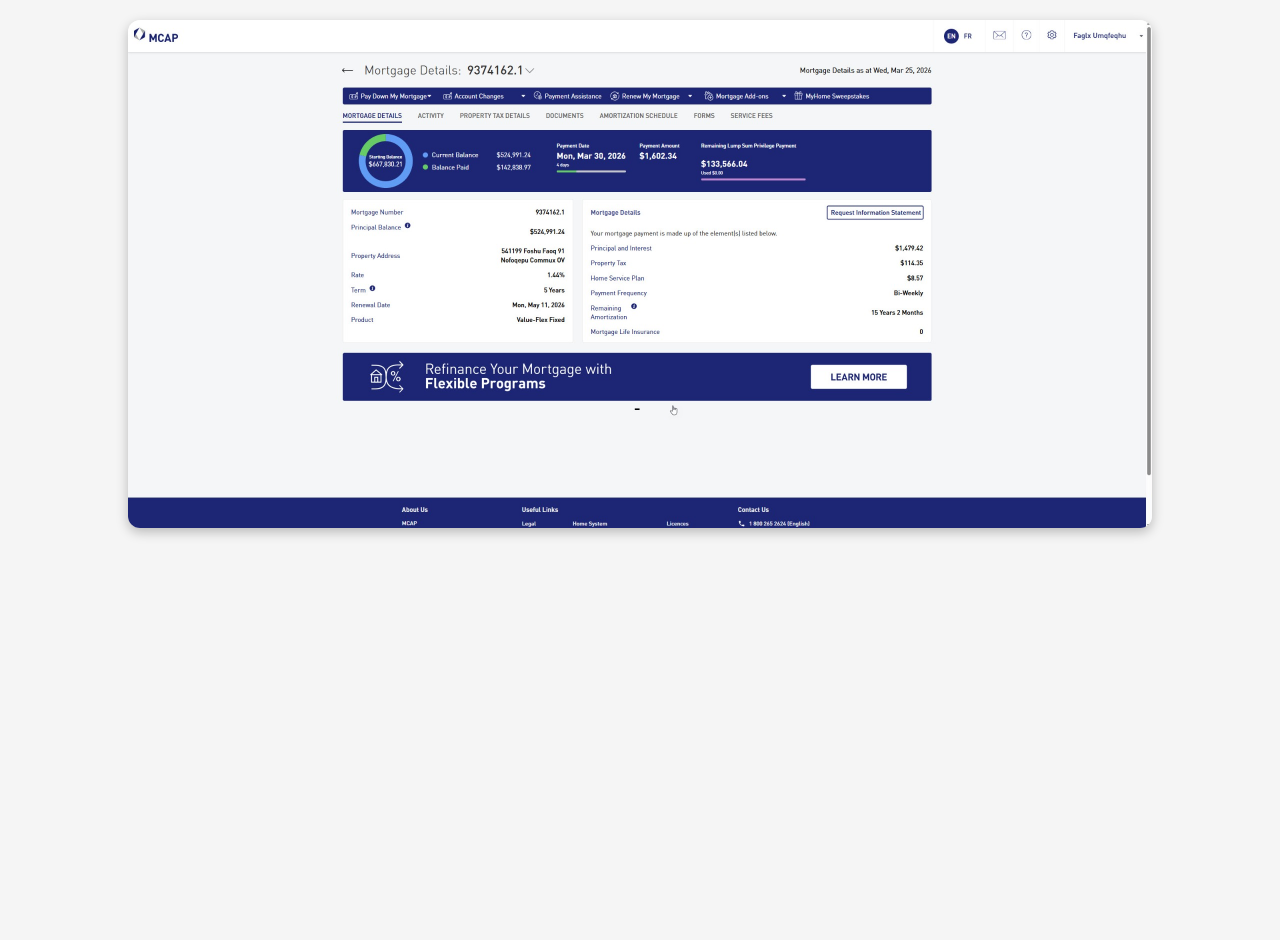
==== mortgage-details.html @ c2855dbf "Add files via upload" ====
<!DOCTYPE html>
<html lang="en">
<head>
  <meta charset="UTF-8" />
  <meta name="viewport" content="width=device-width, initial-scale=1.0" />
  <title>Mortgage Details</title>
  <link rel="stylesheet" href="style.css" />
</head>
<body>
  <div class="wrapper">
    <div class="page">
      <img src="mortgage-details.jpg" alt="Mortgage details page" />
      <!-- Top 1/5 (20%) clickable area directs to Mortgage Renewal Learn page -->
      <a href="mortgage-renewal-learn.html" class="click-area" style="top:0; left:0; width:100%; height:20%;" aria-label="Learn about Mortgage Renewal"></a>
    </div>
  </div>
</body>
</html>
---- style.css ----
/* Basic styles for MCAP demo site */
body {
  margin: 0;
  padding: 0;
  background-color: #f5f5f5;
  font-family: sans-serif;
}

.wrapper {
  display: flex;
  justify-content: center;
  align-items: flex-start;
  min-height: 100vh;
  padding: 20px;
}

.page {
  position: relative;
  width: 100%;
  max-width: 1024px;
  /* Maintain aspect ratio similar to original images (2048 x 1016) */
  aspect-ratio: 2048 / 1016;
  overflow: visible;
  box-shadow: 0 4px 12px rgba(0, 0, 0, 0.25);
  border-radius: 12px;
}

.page img {
  width: 100%;
  height: 100%;
  object-fit: cover;
  display: block;
  border-radius: 12px;
}

/* Clickable overlay area */
.click-area {
  position: absolute;
  display: block;
  z-index: 1;
  color: transparent;
  text-decoration: none;
  background-color: rgba(255, 255, 255, 0);
  transition: background-color 0.2s ease;
}

.click-area:hover {
  /* Slight visual feedback on hover */
  background-color: rgba(0, 0, 0, 0.05);
}
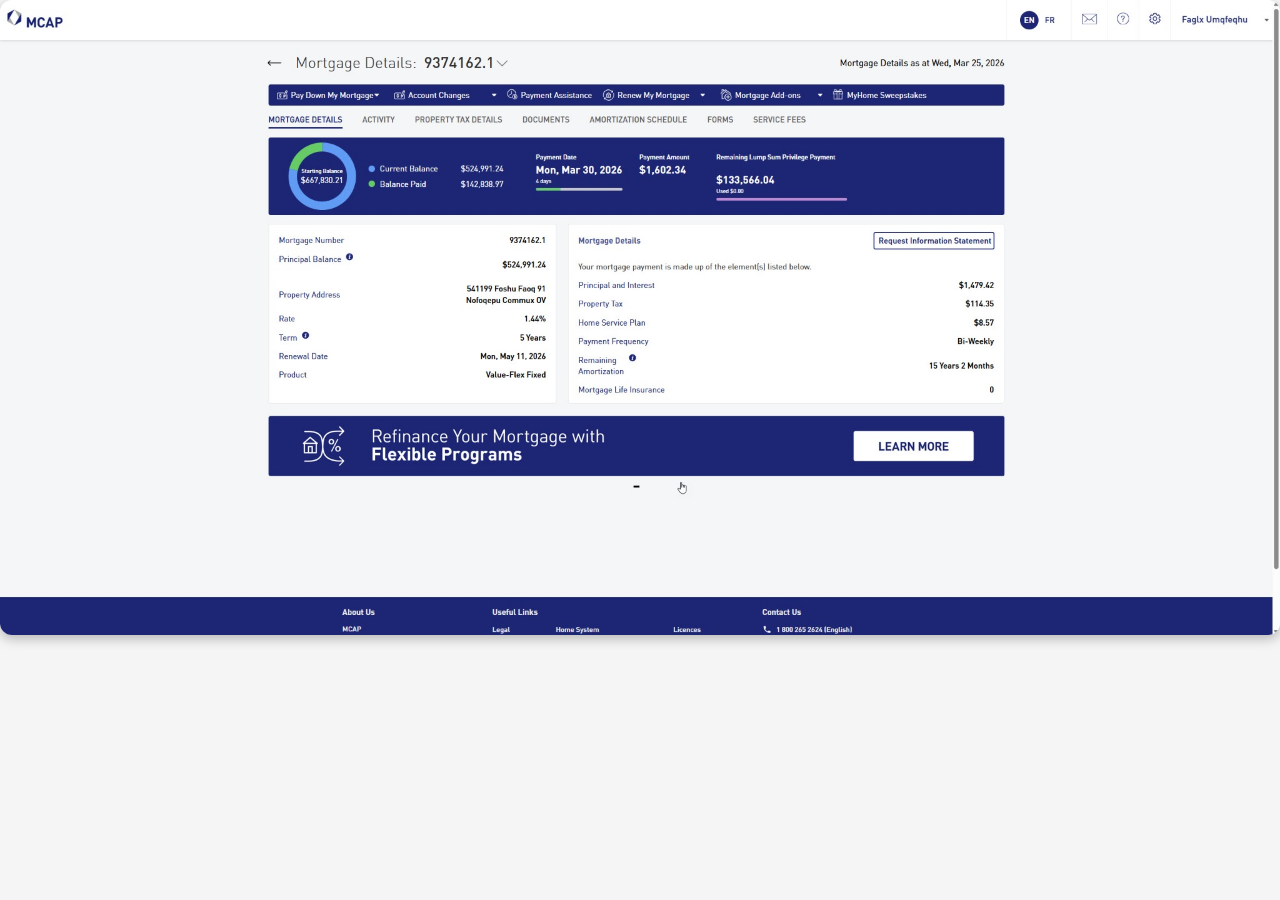
==== commit e4be9f09: "Add files via upload" ====
--- a/mortgage-details.html
+++ b/mortgage-details.html
@@ -12,6 +12,9 @@
       <img src="mortgage-details.jpg" alt="Mortgage details page" />
       <!-- Top 1/5 (20%) clickable area directs to Mortgage Renewal Learn page -->
       <a href="mortgage-renewal-learn.html" class="click-area" style="top:0; left:0; width:100%; height:20%;" aria-label="Learn about Mortgage Renewal"></a>
+
+      <!-- Top-left home link: clicking the upper 10% height and 10% width returns to the landing page -->
+      <a href="index.html" class="click-area" style="top:0; left:0; width:10%; height:10%; z-index:2;" aria-label="Home"></a>
     </div>
   </div>
 </body>
--- a/style.css
+++ b/style.css
@@ -11,13 +11,18 @@
   justify-content: center;
   align-items: flex-start;
   min-height: 100vh;
-  padding: 20px;
+  /* Remove horizontal padding so the page can occupy the full viewport width */
+  padding: 0;
 }
 
 .page {
   position: relative;
-  width: 100%;
-  max-width: 1024px;
+  /* Set the width to the full viewport width (capped at 1800px) so the page
+     fills the screen on desktop displays. Previously, a 1024px max-width
+     required browser zooming to fill larger screens. Using 100vw expands
+     horizontally across the viewport without manual zooming. */
+  width: 100vw;
+  max-width: 1800px;
   /* Maintain aspect ratio similar to original images (2048 x 1016) */
   aspect-ratio: 2048 / 1016;
   overflow: visible;
